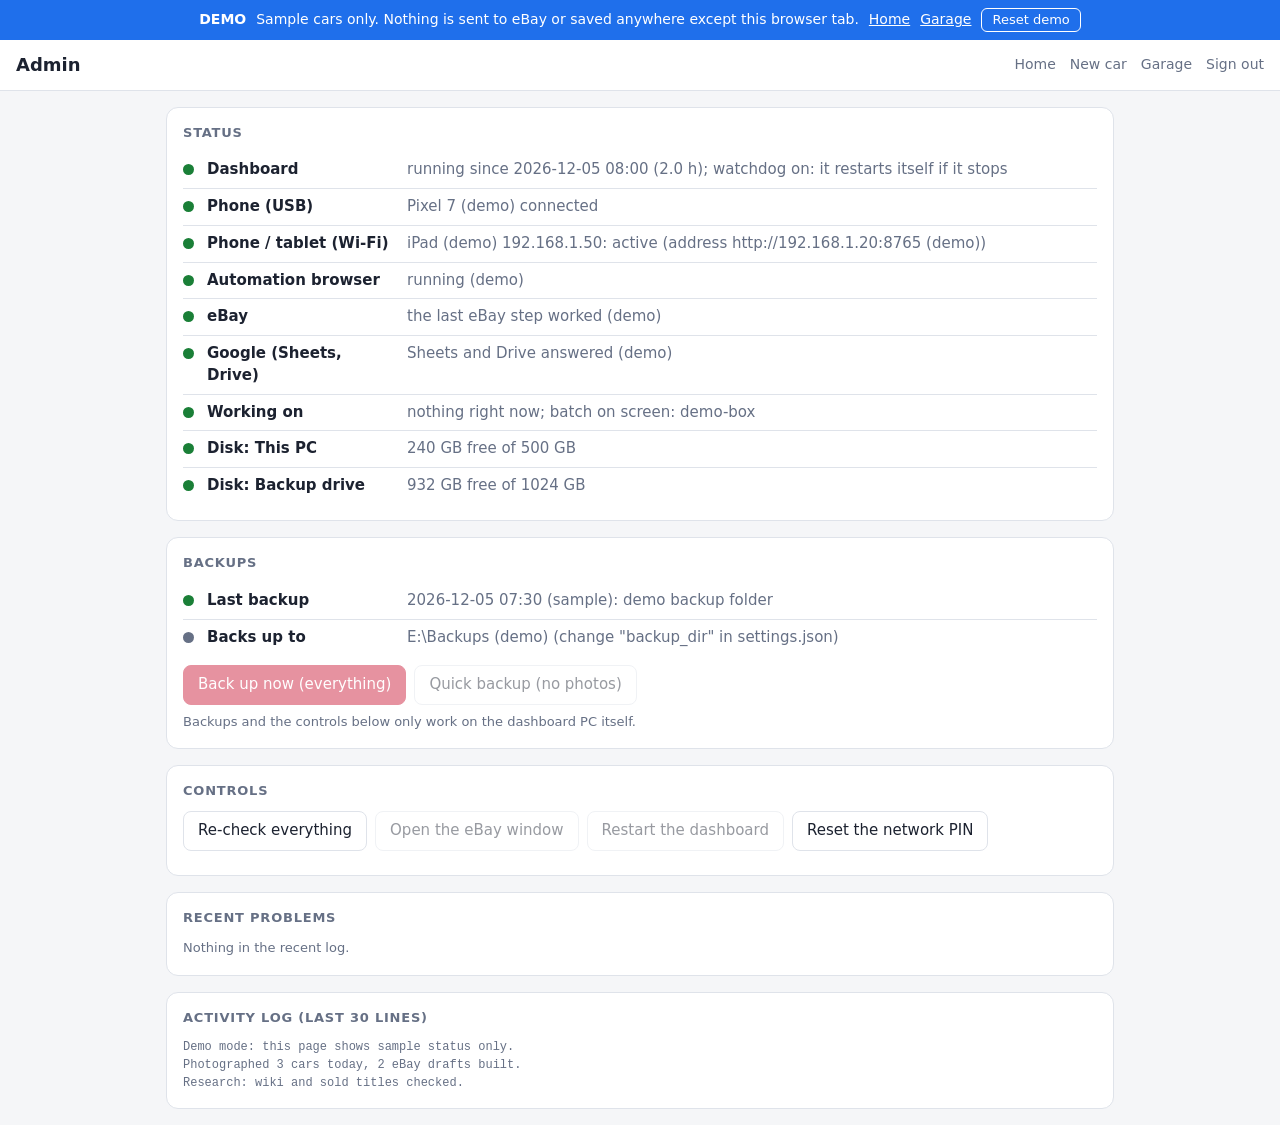
==== admin.html @ a5024652 "Add demo" ====
<!doctype html>
<html lang="en">
<head>
<meta charset="utf-8">
<script src="demo-shim.js"></script>
<title>Admin - DieCast Ledger</title>
<meta name="viewport" content="width=device-width, initial-scale=1">
<link rel="manifest" href="manifest.webmanifest">
<meta name="theme-color" content="#c8102e">
<link rel="icon" href="icon-192.png">
<style>
  :root { --bg:#f5f6f8; --card:#fff; --ink:#1c2230; --mute:#667085; --line:#dfe3ea; --blue:#1f6feb; --green:#1a7f37;
          --amber:#b26a00; --red:#c62828; --redbg:#fdecec; --grnbg:#e8f6ec; --ambbg:#fff4e0; --accent:#c8102e; }
  @media (prefers-color-scheme: dark) {
    :root { --bg:#12151b; --card:#1b2029; --ink:#e8ecf3; --mute:#98a2b3; --line:#2b3240; --blue:#5b9dff; --green:#4cc36f;
            --amber:#f0a840; --red:#ff7b72; --redbg:#3b1d1d; --grnbg:#173323; --ambbg:#3a2c12; --accent:#ff4d5e; } }
  * { box-sizing:border-box; }
  body { margin:0; font:15px/1.45 "Segoe UI",system-ui,sans-serif; background:var(--bg); color:var(--ink); }
  header { display:flex; align-items:center; gap:14px; flex-wrap:wrap; padding:12px 16px; background:var(--card); border-bottom:1px solid var(--line); }
  header h1 { font-size:18px; margin:0; flex:1; min-width:140px; }
  header a { color:var(--mute); font-size:14px; text-decoration:none; }
  main { max-width:980px; margin:0 auto; padding:16px; display:grid; gap:16px; }
  section { background:var(--card); border:1px solid var(--line); border-radius:12px; padding:16px; min-width:0; }
  h2 { margin:0 0 10px; font-size:13px; text-transform:uppercase; letter-spacing:.06em; color:var(--mute); }
  .row { display:grid; grid-template-columns:14px minmax(120px,190px) 1fr; gap:10px; align-items:start; padding:7px 0; border-top:1px solid var(--line); }
  .row:first-of-type { border-top:0; }
  .dot { width:11px; height:11px; border-radius:50%; margin-top:5px; background:var(--mute); }
  .dot.on { background:var(--green); } .dot.off { background:var(--red); } .dot.warn { background:var(--amber); }
  .row b { font-weight:600; } .row span { color:var(--mute); overflow-wrap:anywhere; }
  .btns { display:flex; flex-wrap:wrap; gap:8px; }
  button, a.btn { font:inherit; padding:8px 14px; border-radius:8px; border:1px solid var(--line); background:var(--card); color:var(--ink);
                  cursor:pointer; text-decoration:none; display:inline-block; }
  button.primary { background:var(--accent); border-color:var(--accent); color:#fff; }
  button:disabled { opacity:.45; cursor:not-allowed; }
  .note { color:var(--mute); font-size:13px; margin:8px 0 0; }
  #msg { padding:10px 14px; border-radius:8px; background:var(--grnbg); color:var(--green); display:none; }
  #msg.err { background:var(--redbg); color:var(--red); }
  pre { margin:0; max-height:300px; overflow:auto; font:12px/1.5 Consolas,monospace; white-space:pre-wrap; overflow-wrap:anywhere; color:var(--mute); }
  ul { margin:0; padding-left:18px; color:var(--mute); } li { overflow-wrap:anywhere; }
  @media (max-width:600px) { .row { grid-template-columns:14px 1fr; } .row span { grid-column:2; } main { padding:12px; } section { padding:12px; } }
  .bar { height:8px; background:var(--line); border-radius:99px; overflow:hidden; margin-top:6px; }
  .bar i { display:block; height:100%; background:var(--blue); width:35%; animation:slide 1.4s ease-in-out infinite; }
  @keyframes slide { 0% { margin-left:-35%; } 100% { margin-left:100%; } }
</style>
</head>
<body>
<header><h1>Admin</h1><a href="index.html">Home</a><a href="capture.html">New car</a><a href="sheet.html">Garage</a><a href="index.html" id="logout" hidden>Sign out</a></header>
<main>
  <div id="msg"></div>
  <section><h2>Status</h2><div id="status">Loading...</div></section>
  <section><h2>Backups</h2>
    <div id="bk"></div>
    <div class="btns" style="margin-top:10px">
      <button class="primary" id="bFull">Back up now (everything)</button>
      <button id="bQuick">Quick backup (no photos)</button>
    </div>
    <p class="note" id="bNote"></p>
  </section>
  <section><h2>Controls</h2>
    <div class="btns">
      <button id="bRecheck">Re-check everything</button>
      <button id="bEbay">Open the eBay window</button>
      <button id="bRestart">Restart the dashboard</button>
      <a class="btn" href="index.html" id="aPin" hidden>Reset the network PIN</a>
    </div>
    <p class="note" id="cNote"></p>
  </section>
  <section><h2>Recent problems</h2><div id="problems"></div></section>
  <section><h2>Activity log (last 30 lines)</h2><pre id="log"></pre></section>
</main>
<script>
const $ = s => document.querySelector(s);
const LOCAL = ['127.0.0.1', 'localhost', '[::1]'].includes(location.hostname);
const esc = s => String(s ?? '').replace(/[&<>"]/g, c => ({'&':'&amp;','<':'&lt;','>':'&gt;','"':'&quot;'}[c]));
let A = null, fast = false;
function row(cls, label, text) { return `<div class="row"><i class="dot ${cls}"></i><b>${esc(label)}</b><span>${esc(text)}</span></div>`; }
const cls = ok => ok === true ? 'on' : ok === false ? 'off' : '';
const dur = s => s < 90 ? s + ' s' : s < 5400 ? Math.round(s / 60) + ' min' : (s / 3600).toFixed(1) + ' h';
function say(text, err) { const m = $('#msg'); m.textContent = text; m.className = err ? 'err' : ''; m.style.display = text ? 'block' : 'none'; }
async function post(path, body) {
  try { const j = await (await fetch(path, {method: 'POST', headers: {'Content-Type': 'application/json'}, body: JSON.stringify(body || {})})).json();
        if (!j.ok) say(j.error || 'Failed', true); return j; }
  catch (e) { say('Could not reach the dashboard: ' + e.message, true); return {ok: false}; }
}
function render() {
  const n = A.network, live = (n.devices || []).filter(d => d.ago <= 15), w = A.work;
  const rows = [
    row('on', 'Dashboard', `running since ${A.started} (${dur(A.uptime)}); ${A.supervised ? 'watchdog on: it restarts itself if it stops' : 'no watchdog: it will not restart by itself'}`
        + (A.restarts ? `; restarted ${A.restarts} time(s) in the last 24 hours, last ${A.last_restart}` : '')),
    row(A.usb.connected ? 'on' : '', 'Phone (USB)', A.usb.connected ? A.usb.model + ' connected' : 'not plugged in' + (A.usb.note ? ': ' + A.usb.note : '')),
    row(live.length ? 'on' : (n.devices || []).length ? 'warn' : '', 'Phone / tablet (Wi-Fi)',
        n.enabled ? ((n.devices || []).length ? n.devices.map(d => `${d.device} ${d.ip}: ${d.ago <= 15 ? 'active' : 'last seen ' + dur(d.ago) + ' ago'}`).join('; ') : 'none seen yet') + ` (address ${n.url})`
                  : 'network access is switched off in settings.json'),
    row(cls(A.chrome.ok), 'Automation browser', A.chrome.msg),
    row(cls(A.ebay.ok), 'eBay', A.ebay.msg),
    row(cls(A.google.ok), 'Google (Sheets, Drive)', A.google.msg),
    row(w.busy || w.builds || w.research ? 'warn' : 'on', 'Working on',
        w.busy || (w.builds || w.research || w.sheet ? `${w.research} research, ${w.builds} eBay build, ${w.sheet} save in progress` : 'nothing right now') + (w.batch ? `; batch on screen: ${w.batch}` : '')),
  ];
  for (const [k, v] of Object.entries(A.disk)) rows.push(row(v && v.free_gb < 5 ? 'warn' : v ? 'on' : '', 'Disk: ' + k, v ? `${v.free_gb} GB free of ${v.total_gb} GB` : 'not available (plug in the drive)'));
  $('#status').innerHTML = rows.join('');
  const b = A.backup, lb = A.last_backup;
  let h = '';
  if (b.running) h = row('warn', 'Backup running', `${dur(b.elapsed)}: ${b.step || 'starting'}`) + '<div class="bar"><i></i></div><pre style="margin-top:8px">' + esc(b.lines.join('\n')) + '</pre>';
  else if (lb) h = row(lb.ok ? 'on' : 'off', 'Last backup', `${lb.when}${lb.ok ? '' : ' FAILED'}${lb.note ? ' (' + lb.note + ')' : ''}${lb.folder ? ': ' + lb.folder : ''}`)
       + (!lb.ok && lb.tail ? '<pre style="margin-top:6px">' + esc(lb.tail.join('\n')) + '</pre>' : '');
  else h = row('warn', 'Last backup', 'none recorded yet');
  h += row('', 'Backs up to', A.backup_dir + ' (change "backup_dir" in settings.json)');
  $('#bk').innerHTML = h;
  for (const id of ['#bFull', '#bQuick']) $(id).disabled = !LOCAL || b.running;
  $('#bNote').textContent = LOCAL ? 'Everything = the project, a copy of the Garage, and every photo from Drive. Quick skips the photos and takes a minute or two.'
                                  : 'Backups and the controls below only work on the dashboard PC itself.';
  $('#bRestart').disabled = !LOCAL; $('#bEbay').disabled = !LOCAL;
  $('#cNote').textContent = LOCAL ? 'Restart brings the dashboard back in a few seconds (this page reloads by itself). The batch on screen is reopened.' : '';
  $('#problems').innerHTML = A.problems.length ? '<ul>' + A.problems.map(p => `<li>${esc(p)}</li>`).join('') + '</ul>' : '<span class="note">Nothing in the recent log.</span>';
  const lg = $('#log'), atEnd = lg.scrollTop + lg.clientHeight >= lg.scrollHeight - 20;
  lg.textContent = A.log.join('\n'); if (atEnd) lg.scrollTop = lg.scrollHeight;
  fast = b.running;
}
async function load(force) {
  try { A = await (await fetch('/api/admin_status' + (force ? '?force=1' : ''))).json(); render(); }
  catch (e) { $('#status').innerHTML = row('off', 'Dashboard', 'not reachable: ' + e.message + ' (it may be restarting)'); }
}
async function loop() { await load(); setTimeout(loop, fast ? 2000 : 5000); }
$('#bFull').onclick = async () => { const j = await post('/api/admin_backup', {photos: true}); if (j.ok) { say('Backup started.'); load(); } };
$('#bQuick').onclick = async () => { const j = await post('/api/admin_backup', {photos: false}); if (j.ok) { say('Quick backup started.'); load(); } };
$('#bRecheck').onclick = async () => { say('Checking...'); await post('/api/admin_recheck'); await load(true); say('Checked.'); };
$('#bEbay').onclick = async () => { const j = await post('/api/ebay_login'); if (j.ok) say('The eBay window is open on the PC.'); };
$('#bRestart').onclick = async () => {
  if (!confirm('Restart the dashboard now? Anything running (research, an eBay build, a backup) is stopped.')) return;
  const j = await post('/api/admin_restart');
  if (j.ok) { say('Restarting...'); setTimeout(() => location.reload(), 6000); }
};
if (LOCAL) $('#aPin').hidden = false; else $('#logout').hidden = false;
loop();
</script>
</body>
</html>
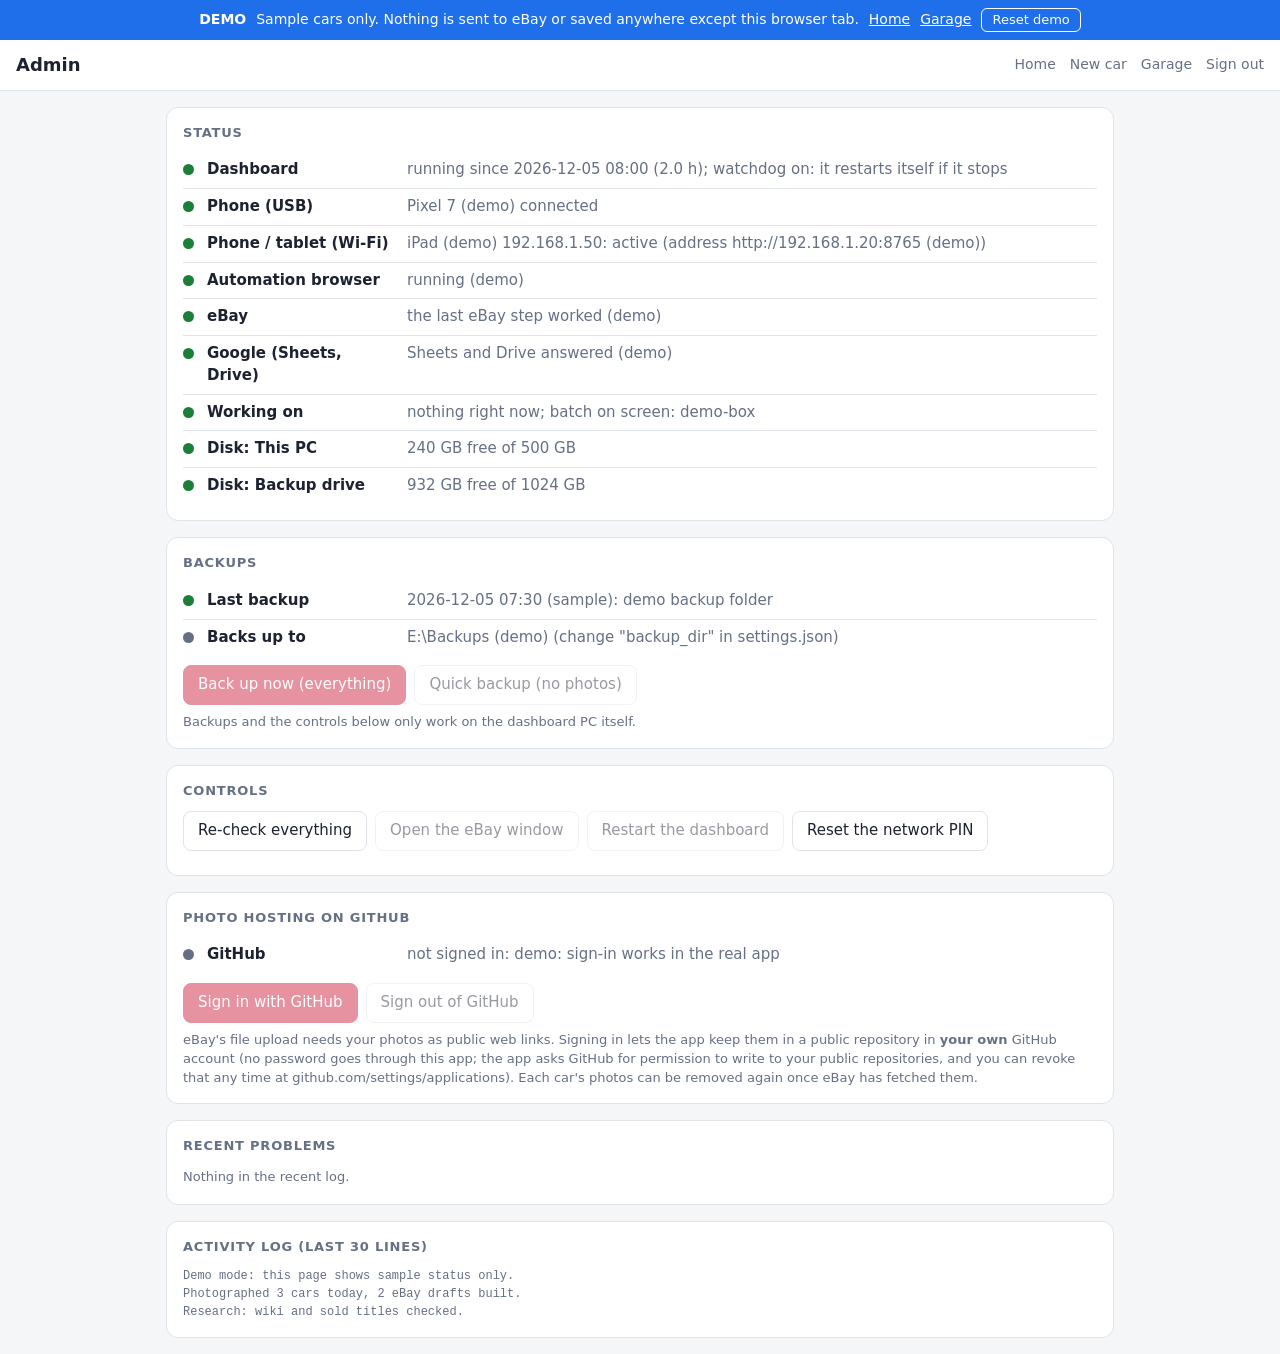
==== commit 70a67fad: "with templates" ====
--- a/admin.html
+++ b/admin.html
@@ -64,6 +64,15 @@
       <a class="btn" href="index.html" id="aPin" hidden>Reset the network PIN</a>
     </div>
     <p class="note" id="cNote"></p>
+  </section>
+  <section><h2>Photo hosting on GitHub</h2>
+    <div id="gh">Checking...</div>
+    <div id="ghCode" style="display:none;margin:10px 0;padding:12px 14px;border-radius:10px;background:var(--grnbg);color:var(--green)"></div>
+    <div class="btns" style="margin-top:10px">
+      <button class="primary" id="bGhIn">Sign in with GitHub</button>
+      <button id="bGhOut" hidden>Sign out of GitHub</button>
+    </div>
+    <p class="note">eBay's file upload needs your photos as public web links. Signing in lets the app keep them in a public repository in <b>your own</b> GitHub account (no password goes through this app; the app asks GitHub for permission to write to your public repositories, and you can revoke that any time at github.com/settings/applications). Each car's photos can be removed again once eBay has fetched them.</p>
   </section>
   <section><h2>Recent problems</h2><div id="problems"></div></section>
   <section><h2>Activity log (last 30 lines)</h2><pre id="log"></pre></section>
@@ -132,6 +141,38 @@
   if (j.ok) { say('Restarting...'); setTimeout(() => location.reload(), 6000); }
 };
 if (LOCAL) $('#aPin').hidden = false; else $('#logout').hidden = false;
+// ---- GitHub sign-in (device flow): the app shows a code, the person approves it at github.com/login/device
+let ghTimer = null;
+async function ghLoad() {
+  let g; try { g = await (await fetch('/api/github_status')).json(); } catch (e) { $('#gh').textContent = 'Could not check: ' + e.message; return; }
+  if (!g.ok) { $('#gh').textContent = g.error || 'Could not check GitHub'; return; }
+  $('#gh').innerHTML = g.signed_in
+    ? row('on', 'GitHub', `signed in as ${g.login}` + (g.since ? ` (since ${g.since})` : '')) + row(g.repo_exists ? 'on' : '', 'Photo repository', g.repo_exists ? `${g.repo} exists (public)` : `${g.repo} will be created on first use`)
+    : row('', 'GitHub', 'not signed in' + (g.note ? ': ' + g.note : ''));
+  $('#bGhIn').hidden = !!g.signed_in; $('#bGhOut').hidden = !g.signed_in;
+  $('#bGhIn').disabled = !LOCAL; $('#bGhOut').disabled = !LOCAL;
+}
+$('#bGhIn').onclick = async () => {
+  const j = await post('/api/github_login_start'); if (!j.ok) return;
+  const box = $('#ghCode'); box.style.display = 'block';
+  box.innerHTML = `<b>1.</b> Open <a href="${esc(j.verification_uri)}" target="_blank" rel="noopener" style="color:inherit"><b>${esc(j.verification_uri)}</b></a> &nbsp; <b>2.</b> Type this code: <b style="font:700 22px Consolas,monospace;letter-spacing:.12em">${esc(j.user_code)}</b> &nbsp; <b>3.</b> Press Authorize. This page notices by itself.`;
+  window.open(j.verification_uri, '_blank', 'noopener');
+  let wait = (j.interval || 5) * 1000; const stop = Date.now() + (j.expires_in || 900) * 1000;
+  clearTimeout(ghTimer);
+  const tick = async () => {
+    if (Date.now() > stop) { box.style.display = 'none'; say('The GitHub code expired: press Sign in again.', true); return; }
+    const k = await post('/api/github_login_poll', {device_code: j.device_code});
+    if (!k.ok) { box.style.display = 'none'; return; }
+    if (k.status === 'ok') { box.style.display = 'none'; say('Signed in to GitHub as ' + k.login + '.'); ghLoad(); return; }
+    if (k.status === 'denied') { box.style.display = 'none'; say('GitHub sign-in was cancelled.', true); return; }
+    if (k.status === 'expired') { box.style.display = 'none'; say('The GitHub code expired: press Sign in again.', true); return; }
+    if (k.status === 'slow_down') wait = (k.interval || 10) * 1000;
+    ghTimer = setTimeout(tick, wait);
+  };
+  ghTimer = setTimeout(tick, wait);
+};
+$('#bGhOut').onclick = async () => { const j = await post('/api/github_logout'); if (j.ok) { say('Signed out of GitHub on this PC. To revoke the permission at GitHub too, remove "DieCast Ledger" at github.com/settings/applications.'); ghLoad(); } };
+ghLoad();
 loop();
 </script>
 </body>
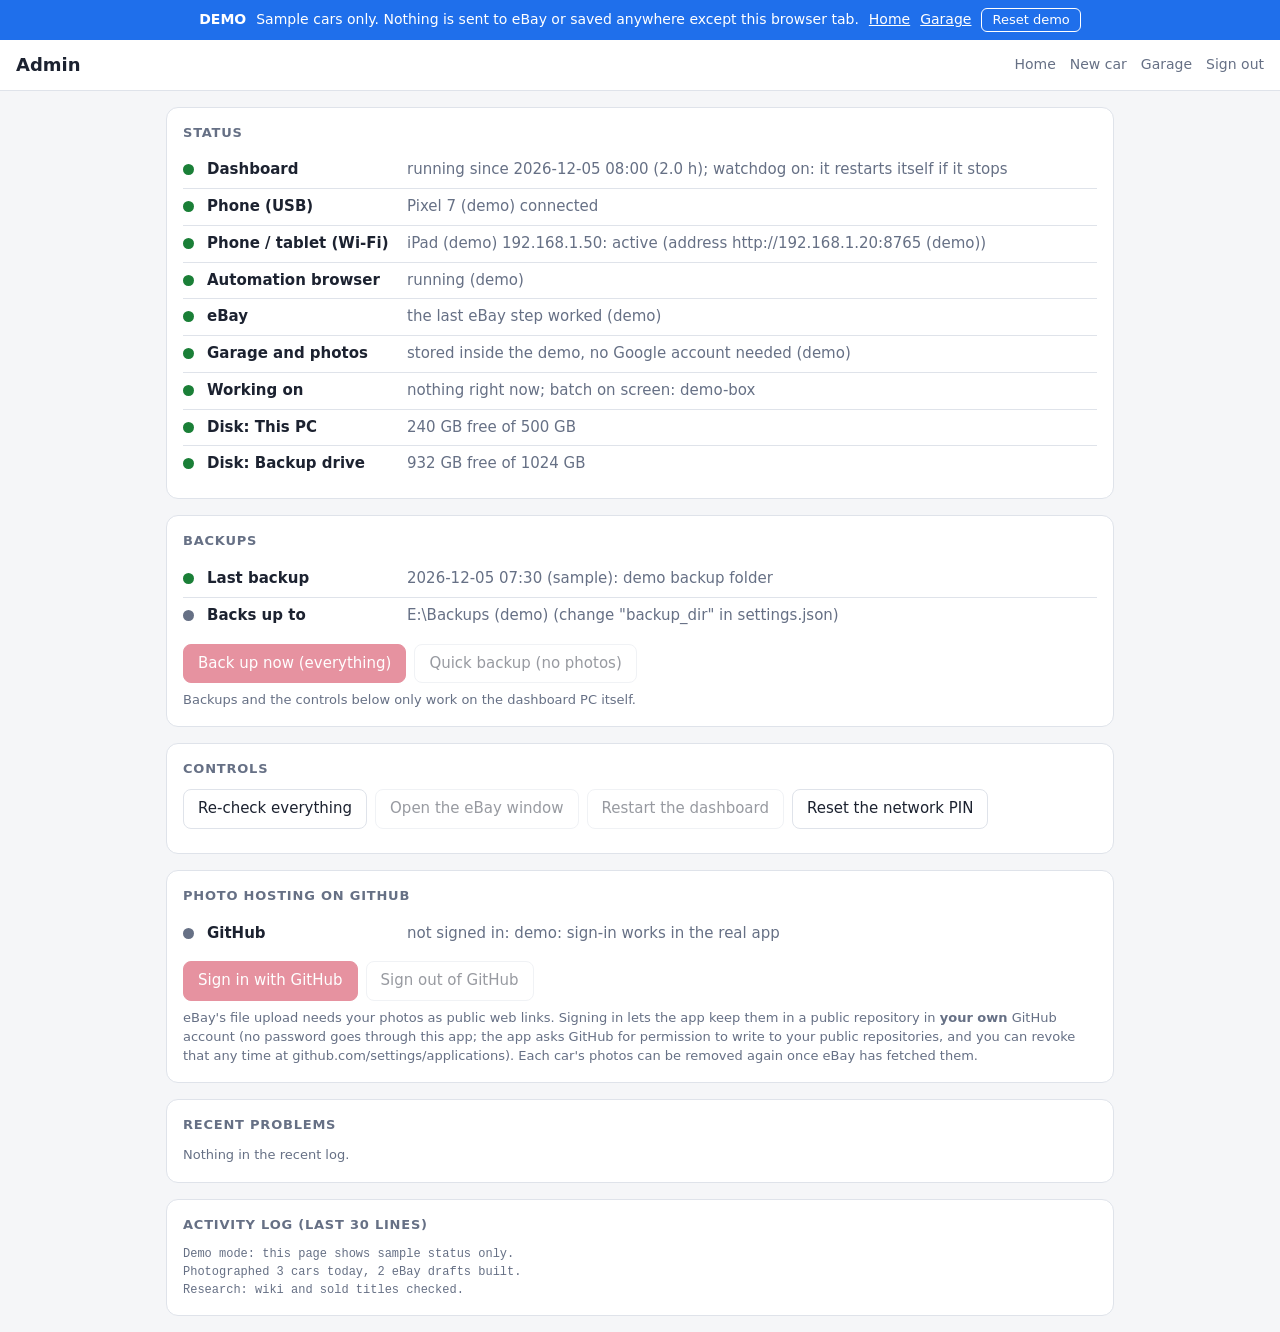
==== commit 375c9bd9: "nore" ====
--- a/admin.html
+++ b/admin.html
@@ -102,7 +102,7 @@
                   : 'network access is switched off in settings.json'),
     row(cls(A.chrome.ok), 'Automation browser', A.chrome.msg),
     row(cls(A.ebay.ok), 'eBay', A.ebay.msg),
-    row(cls(A.google.ok), 'Google (Sheets, Drive)', A.google.msg),
+    row(cls(A.google.ok), 'Garage and photos', A.google.msg),
     row(w.busy || w.builds || w.research ? 'warn' : 'on', 'Working on',
         w.busy || (w.builds || w.research || w.sheet ? `${w.research} research, ${w.builds} eBay build, ${w.sheet} save in progress` : 'nothing right now') + (w.batch ? `; batch on screen: ${w.batch}` : '')),
   ];
@@ -117,7 +117,7 @@
   h += row('', 'Backs up to', A.backup_dir + ' (change "backup_dir" in settings.json)');
   $('#bk').innerHTML = h;
   for (const id of ['#bFull', '#bQuick']) $(id).disabled = !LOCAL || b.running;
-  $('#bNote').textContent = LOCAL ? 'Everything = the project, a copy of the Garage, and every photo from Drive. Quick skips the photos and takes a minute or two.'
+  $('#bNote').textContent = LOCAL ? 'Everything = the project, a copy of the Garage, and every photo. Quick skips the photos and takes a minute or two.'
                                   : 'Backups and the controls below only work on the dashboard PC itself.';
   $('#bRestart').disabled = !LOCAL; $('#bEbay').disabled = !LOCAL;
   $('#cNote').textContent = LOCAL ? 'Restart brings the dashboard back in a few seconds (this page reloads by itself). The batch on screen is reopened.' : '';
@@ -146,6 +146,8 @@
 async function ghLoad() {
   let g; try { g = await (await fetch('/api/github_status')).json(); } catch (e) { $('#gh').textContent = 'Could not check: ' + e.message; return; }
   if (!g.ok) { $('#gh').textContent = g.error || 'Could not check GitHub'; return; }
+  $('#gh').closest('section').hidden = g.enabled === false;                 // switched off in settings.json ("enable_github_export": false)
+  if (g.enabled === false) return;
   $('#gh').innerHTML = g.signed_in
     ? row('on', 'GitHub', `signed in as ${g.login}` + (g.since ? ` (since ${g.since})` : '')) + row(g.repo_exists ? 'on' : '', 'Photo repository', g.repo_exists ? `${g.repo} exists (public)` : `${g.repo} will be created on first use`)
     : row('', 'GitHub', 'not signed in' + (g.note ? ': ' + g.note : ''));
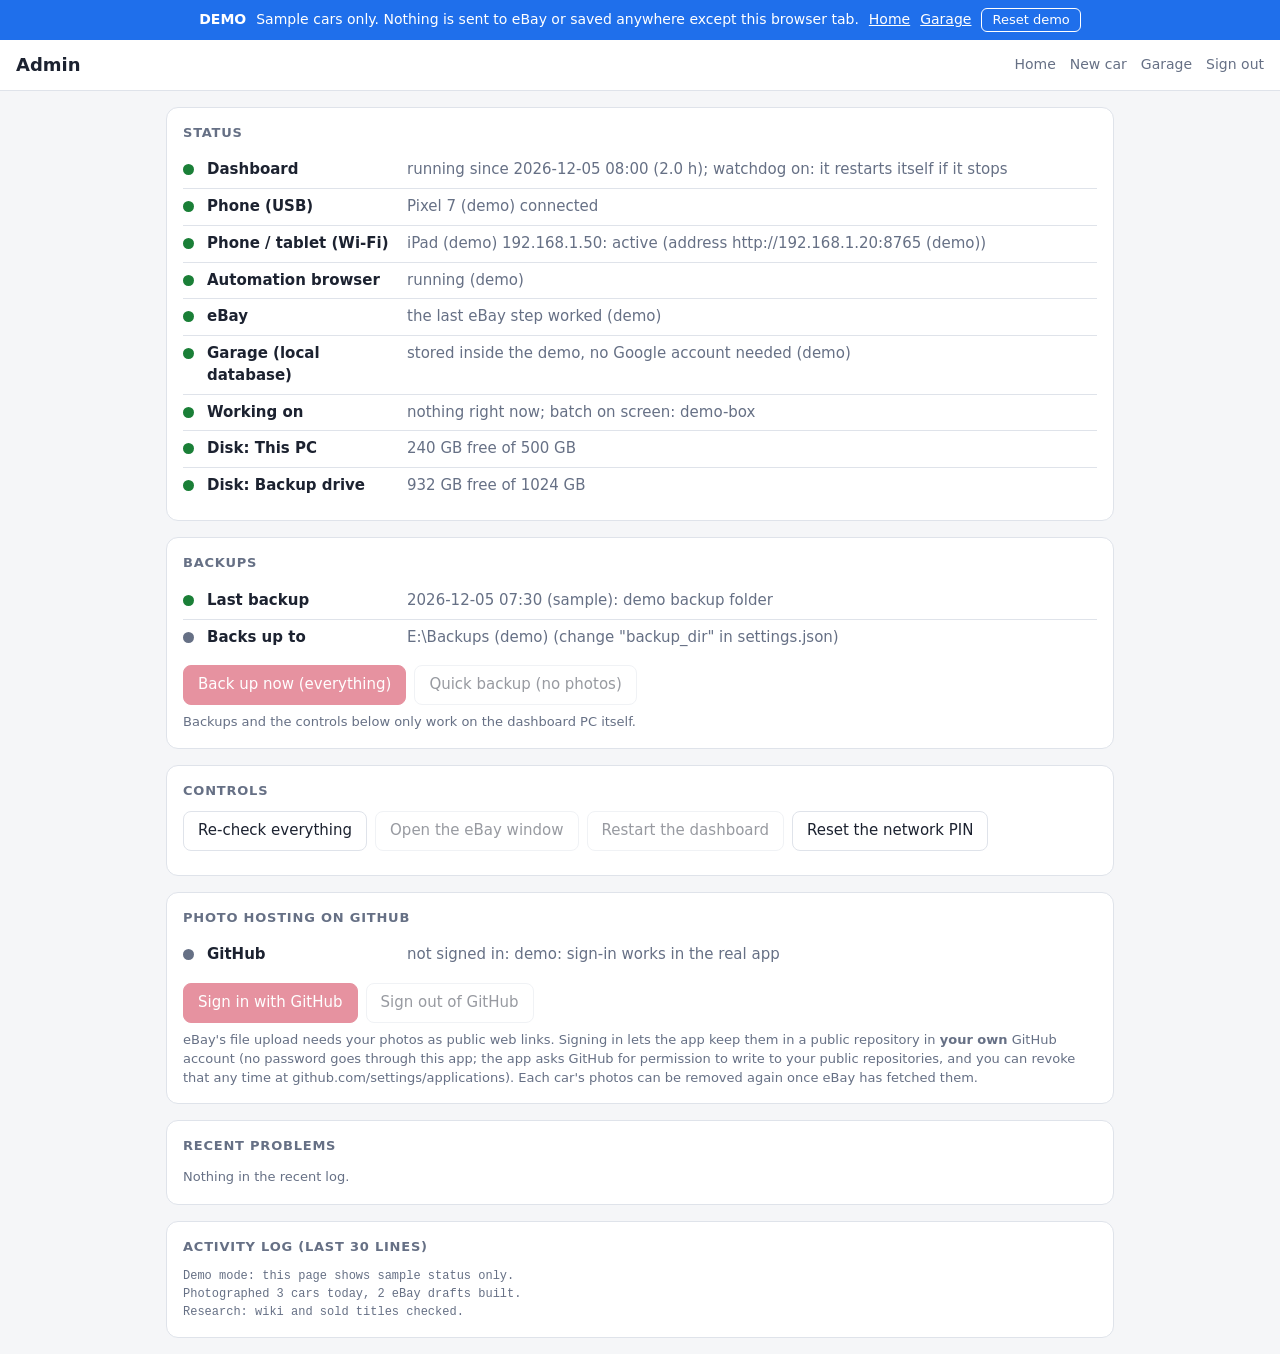
==== commit 52457d6a: "testing complete" ====
--- a/admin.html
+++ b/admin.html
@@ -65,6 +65,12 @@
     </div>
     <p class="note" id="cNote"></p>
   </section>
+  <section id="zoomSec" hidden><h2>Phone camera zoom</h2>
+    <div class="btns"><label>Zoom <input id="zoomIn" type="text" list="zoomList" style="width:90px;font:inherit;padding:6px 8px"><datalist id="zoomList"><option value="auto"><option value="1"><option value="1.5"><option value="2"></datalist></label>
+      <label>Black mat around the card <input id="zoomMargin" type="number" min="3" max="20" step="1" style="width:70px;font:inherit;padding:6px 8px"> %</label>
+      <button class="primary" id="bZoom">Save zoom</button></div>
+    <p class="note">Used when the PC fires the USB phone's shutter. <b>auto</b> looks at the card first and zooms in as far as it can while still leaving that much black mat around the whole card (the percentage is of the picture's width and height, on each side), so the zoom adjusts to where you put the card. Or type a fixed zoom: 1 = normal, 2 = the Pixel's 2x, anything in between works (1.5, 1.7...). Zoom magnifies the middle of the frame, so with a fixed zoom the card must sit in the middle.</p>
+  </section>
   <section><h2>Photo hosting on GitHub</h2>
     <div id="gh">Checking...</div>
     <div id="ghCode" style="display:none;margin:10px 0;padding:12px 14px;border-radius:10px;background:var(--grnbg);color:var(--green)"></div>
@@ -102,7 +108,7 @@
                   : 'network access is switched off in settings.json'),
     row(cls(A.chrome.ok), 'Automation browser', A.chrome.msg),
     row(cls(A.ebay.ok), 'eBay', A.ebay.msg),
-    row(cls(A.google.ok), 'Garage and photos', A.google.msg),
+    row(cls(A.garage.ok), 'Garage (local database)', A.garage.msg),
     row(w.busy || w.builds || w.research ? 'warn' : 'on', 'Working on',
         w.busy || (w.builds || w.research || w.sheet ? `${w.research} research, ${w.builds} eBay build, ${w.sheet} save in progress` : 'nothing right now') + (w.batch ? `; batch on screen: ${w.batch}` : '')),
   ];
@@ -117,7 +123,7 @@
   h += row('', 'Backs up to', A.backup_dir + ' (change "backup_dir" in settings.json)');
   $('#bk').innerHTML = h;
   for (const id of ['#bFull', '#bQuick']) $(id).disabled = !LOCAL || b.running;
-  $('#bNote').textContent = LOCAL ? 'Everything = the project, a copy of the Garage, and every photo. Quick skips the photos and takes a minute or two.'
+  $('#bNote').textContent = LOCAL ? 'Everything = the project, a copy of the Garage (database, CSV, photos). Quick skips the photos and takes a minute or two.'
                                   : 'Backups and the controls below only work on the dashboard PC itself.';
   $('#bRestart').disabled = !LOCAL; $('#bEbay').disabled = !LOCAL;
   $('#cNote').textContent = LOCAL ? 'Restart brings the dashboard back in a few seconds (this page reloads by itself). The batch on screen is reopened.' : '';
@@ -141,6 +147,16 @@
   if (j.ok) { say('Restarting...'); setTimeout(() => location.reload(), 6000); }
 };
 if (LOCAL) $('#aPin').hidden = false; else $('#logout').hidden = false;
+// ---- phone camera zoom (PC only)
+(async function () {
+  if (!LOCAL) return;
+  try {
+    const z = await (await fetch('/api/phone_zoom')).json();
+    if (!z.ok) return;
+    $('#zoomSec').hidden = false; $('#zoomIn').value = z.zoom; $('#zoomMargin').value = z.margin;
+  } catch (e) { return; }
+  $('#bZoom').onclick = async () => { const zv = $('#zoomIn').value.trim().toLowerCase(); const j = await post('/api/phone_zoom', {zoom: zv === 'auto' ? 'auto' : parseFloat(zv), margin: $('#zoomMargin').value}); if (j.ok) { $('#zoomIn').value = j.zoom; say('Camera zoom saved: ' + j.zoom + 'x. It is used from the next photo.'); } };
+})();
 // ---- GitHub sign-in (device flow): the app shows a code, the person approves it at github.com/login/device
 let ghTimer = null;
 async function ghLoad() {
